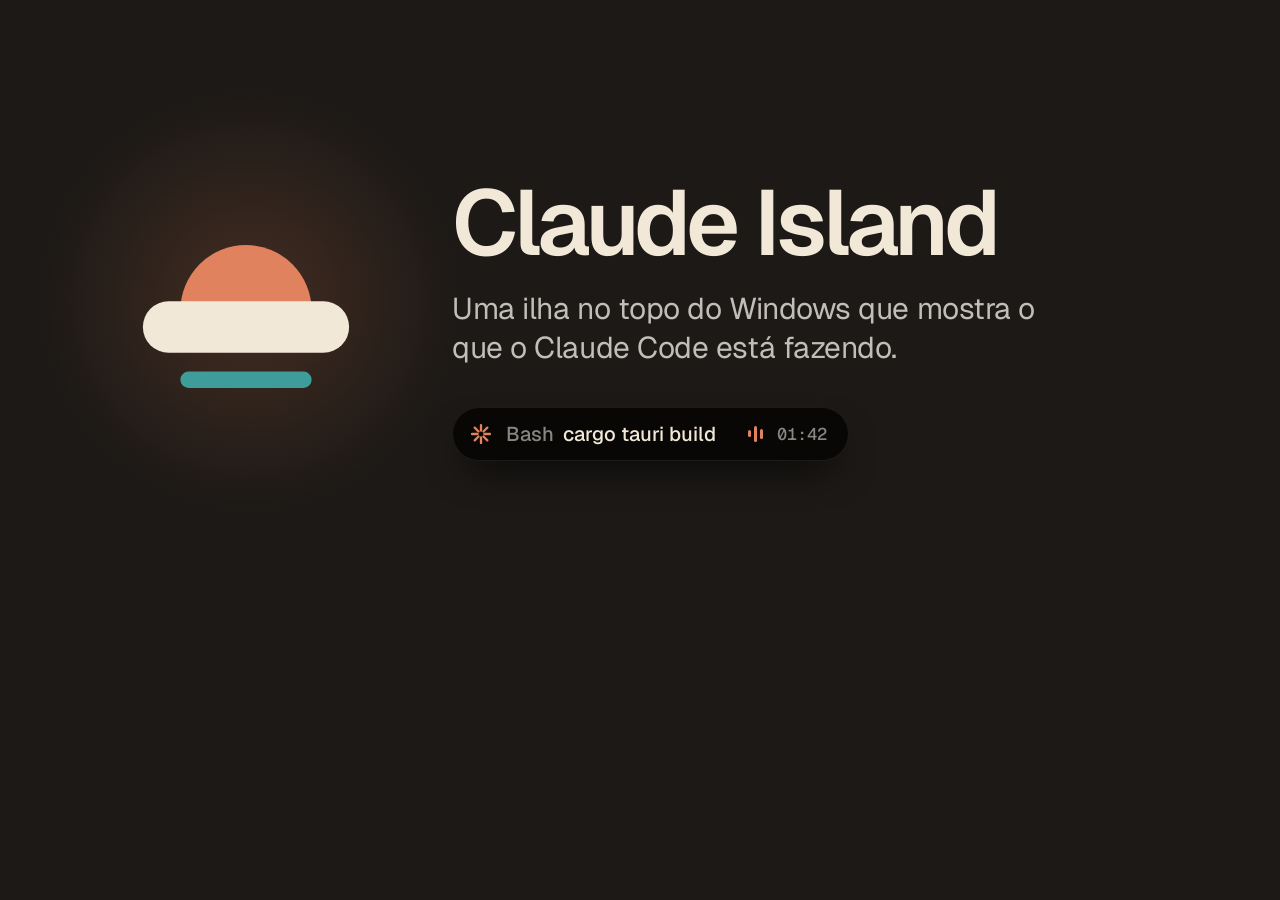
==== brand/banner.html @ e1b3affc "feat: primeira versão pública da Claude Island (0.8.0) Pílula sempre no topo do Windows com o estado" ====
<!doctype html>
<html lang="pt-BR">
<head>
<meta charset="utf-8">
<link href="https://fonts.googleapis.com/css2?family=Geist:wght@400;500;600&family=Geist+Mono:wght@400;500&display=swap" rel="stylesheet">
<style>
  :root {
    --noite: #1C1916; --areia: #F2E8D8; --brasa: #E0825E; --laguna: #3E9C9A;
    --text-3: oklch(0.62 0.01 80);
  }
  * { margin: 0; box-sizing: border-box; }
  html, body { width: 1280px; height: 640px; background: var(--noite); }
  body {
    font-family: "Geist", system-ui, sans-serif; color: var(--areia);
    display: grid; grid-template-columns: 300px 1fr; align-items: center;
    padding: 0 96px; gap: 56px; position: relative; overflow: hidden;
    -webkit-font-smoothing: antialiased;
  }
  /* brilho do sol atrás do símbolo */
  body::before {
    content: ""; position: absolute; left: 40px; top: 90px; width: 420px; height: 420px; border-radius: 50%;
    background: radial-gradient(closest-side, oklch(0.70 0.14 42 / 0.20), transparent);
  }
  .mark { width: 300px; height: 300px; position: relative; }
  h1 { font-size: 92px; font-weight: 600; letter-spacing: -0.045em; line-height: 0.95; }
  p { margin-top: 22px; font-size: 30px; color: oklch(0.80 0.01 80); letter-spacing: -0.015em; max-width: 640px; line-height: 1.3; }
  .pill {
    margin-top: 40px; display: inline-flex; align-items: center; gap: 14px;
    height: 54px; padding: 0 22px 0 18px; border-radius: 27px;
    background: oklch(0.13 0.006 60); box-shadow: 0 0 0 1px oklch(1 0 0 / 0.08) inset, 0 18px 40px -16px #000;
    font-size: 20px; font-weight: 500;
  }
  .pill svg { width: 22px; height: 22px; color: var(--brasa); }
  .pill b { font-weight: 500; color: var(--text-3); margin-right: 9px; }
  .pill .bars { display: flex; gap: 3px; height: 16px; align-items: center; margin-left: 18px; }
  .pill .bars i { width: 3px; border-radius: 2px; background: var(--brasa); }
  .pill .t { font-family: "Geist Mono", monospace; font-size: 17px; color: var(--text-3); }
</style>
</head>
<body>
  <svg class="mark" viewBox="0 0 256 256" aria-hidden="true"><path fill="#E0825E" d="M72 120A56 56 0 0 1 184 120Z"/><rect x="40" y="112" width="176" height="44" rx="22" fill="#F2E8D8"/><rect x="72" y="172" width="112" height="14" rx="7" fill="#3E9C9A"/></svg>
  <div>
    <h1>Claude Island</h1>
    <p>Uma ilha no topo do Windows que mostra o que o Claude Code está fazendo.</p>
    <div class="pill">
      <svg viewBox="0 0 16 16"><g stroke="currentColor" stroke-width="1.7" stroke-linecap="round" fill="none"><path d="M8 1.5v4M8 10.5v4M1.5 8h4M10.5 8h4M3.4 3.4l2.8 2.8M9.8 9.8l2.8 2.8M12.6 3.4 9.8 6.2M6.2 9.8l-2.8 2.8"/></g></svg>
      <span><b>Bash</b>cargo tauri build</span>
      <span class="bars"><i style="height:7px"></i><i style="height:16px"></i><i style="height:10px"></i></span>
      <span class="t">01:42</span>
    </div>
  </div>
</body>
</html>
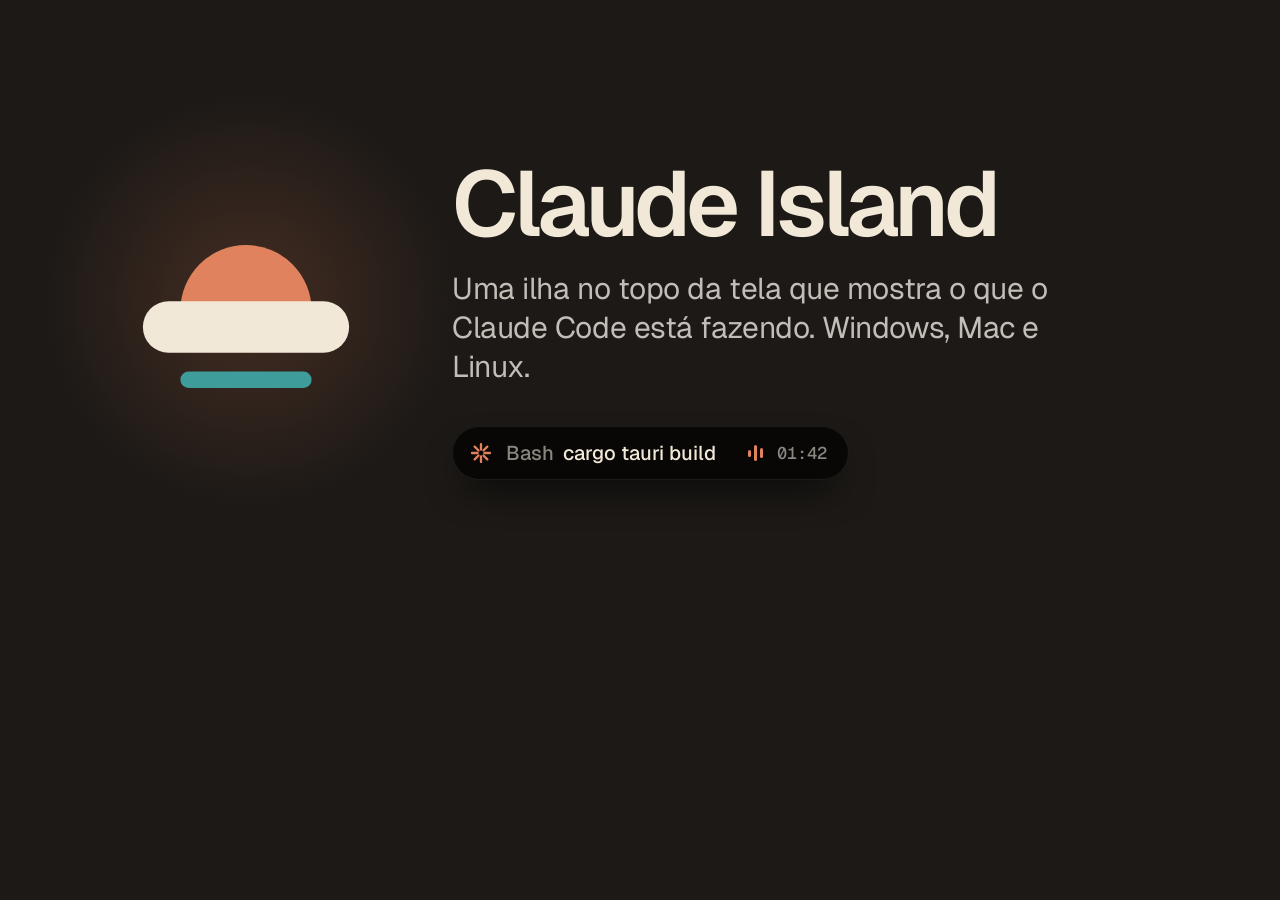
==== commit 25210852: "docs: instalação no Mac e no Linux, site e banner para os três sistemas Co-Authored-By: Claude Opus " ====
--- a/brand/banner.html
+++ b/brand/banner.html
@@ -41,7 +41,7 @@
   <svg class="mark" viewBox="0 0 256 256" aria-hidden="true"><path fill="#E0825E" d="M72 120A56 56 0 0 1 184 120Z"/><rect x="40" y="112" width="176" height="44" rx="22" fill="#F2E8D8"/><rect x="72" y="172" width="112" height="14" rx="7" fill="#3E9C9A"/></svg>
   <div>
     <h1>Claude Island</h1>
-    <p>Uma ilha no topo do Windows que mostra o que o Claude Code está fazendo.</p>
+    <p>Uma ilha no topo da tela que mostra o que o Claude Code está fazendo. Windows, Mac e Linux.</p>
     <div class="pill">
       <svg viewBox="0 0 16 16"><g stroke="currentColor" stroke-width="1.7" stroke-linecap="round" fill="none"><path d="M8 1.5v4M8 10.5v4M1.5 8h4M10.5 8h4M3.4 3.4l2.8 2.8M9.8 9.8l2.8 2.8M12.6 3.4 9.8 6.2M6.2 9.8l-2.8 2.8"/></g></svg>
       <span><b>Bash</b>cargo tauri build</span>
